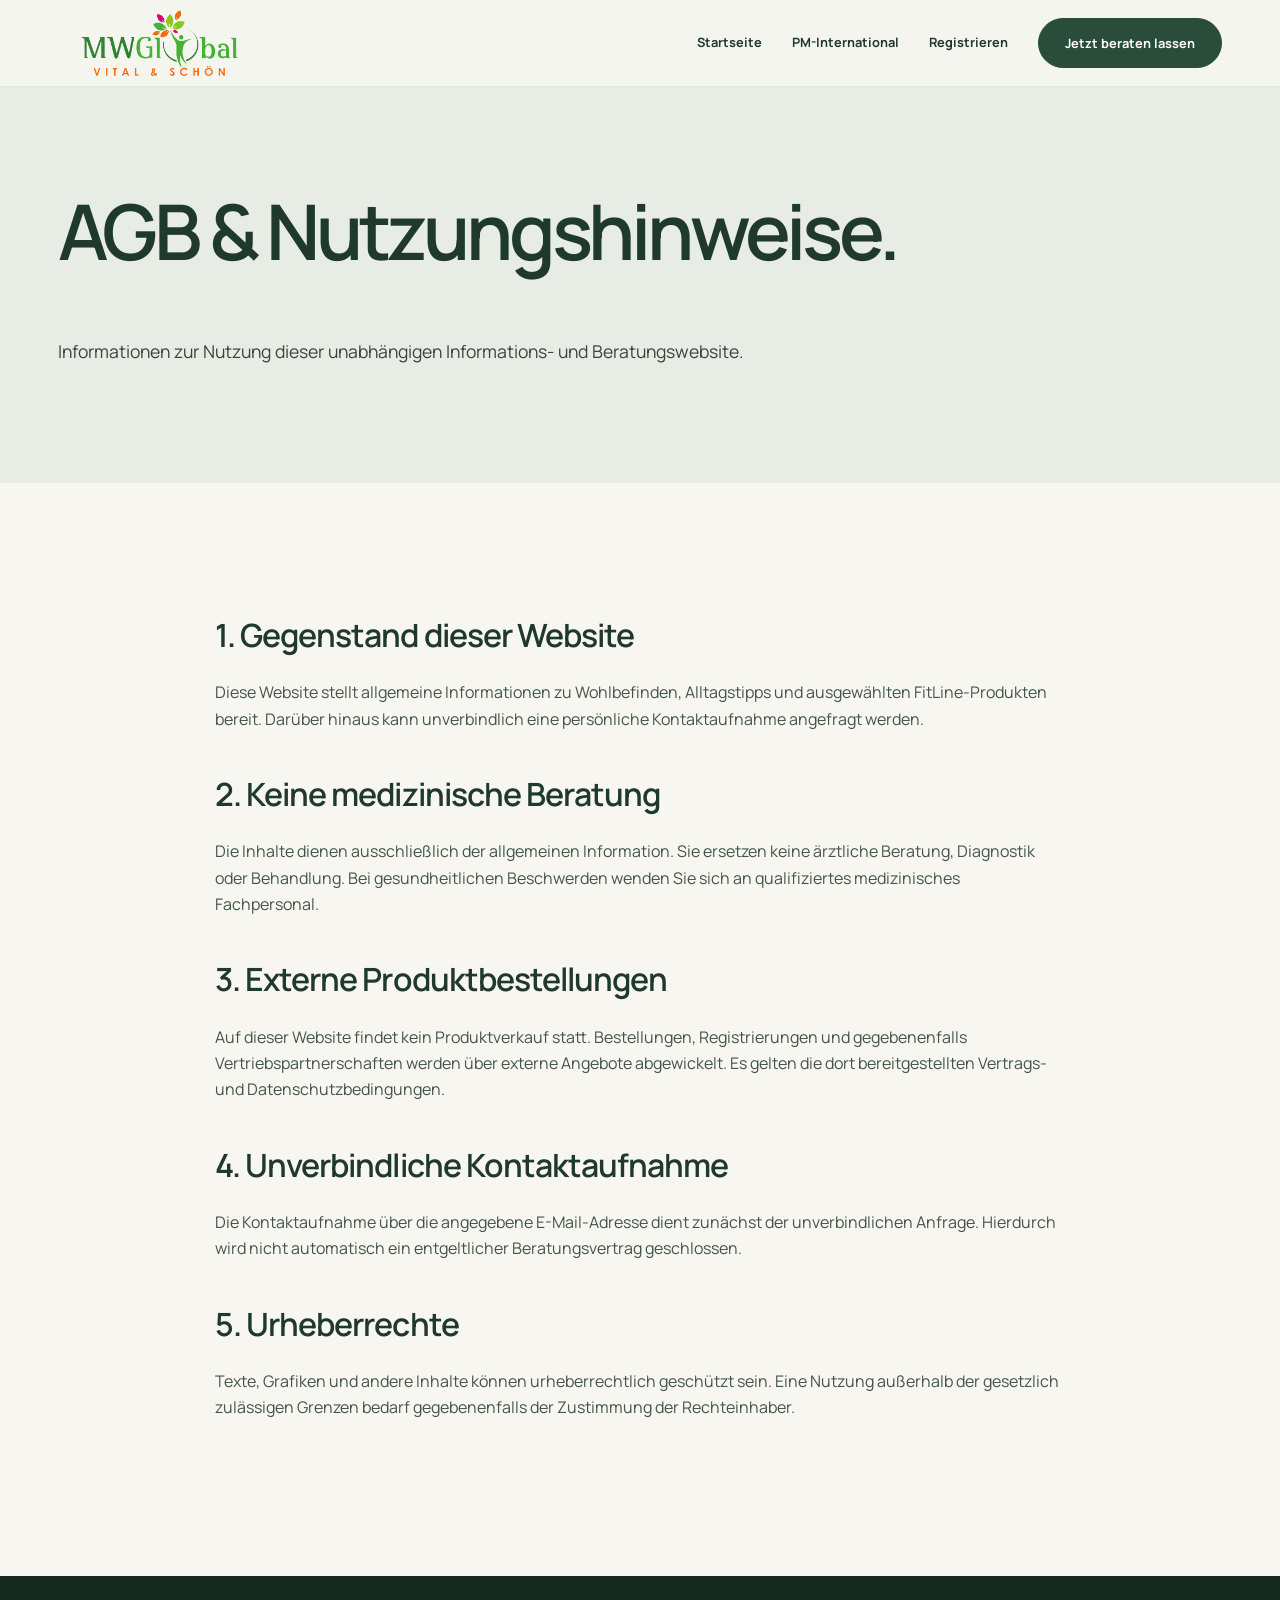
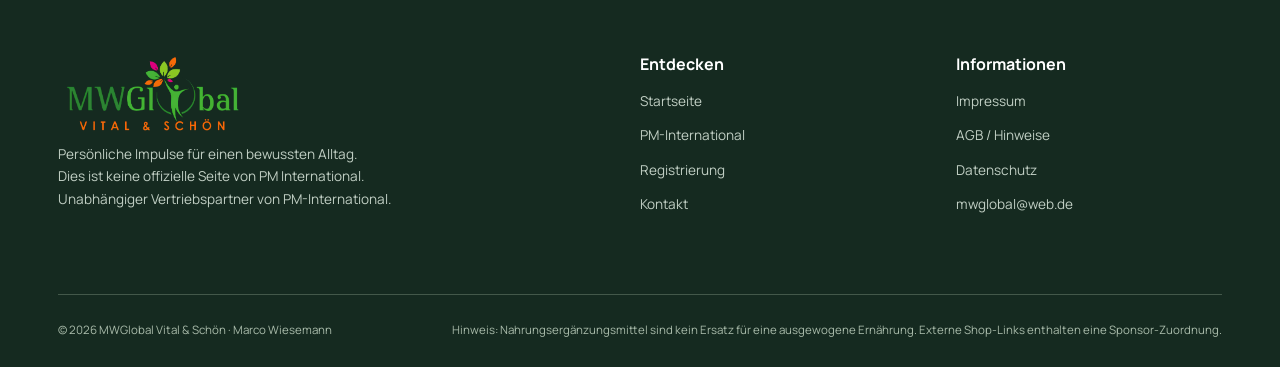
==== agb.html @ 14554df6 "first upload" ====
<!doctype html>
<html lang="de">
  <head>
    <meta charset="utf-8">
    <meta name="viewport" content="width=device-width, initial-scale=1">

    <meta
      name="description"
      content="Persönliche Beratung, Alltagstipps und Informationen zu FitLine bei MWGlobal Vital & Schön."
    >
    <meta name="theme-color" content="#20392e">

    <title>AGB und Hinweise | MWGlobal Vital & Schön</title>

    <link rel="stylesheet" href="assets/style.css">
  </head>

  <body>
    <header class="header">
    <div class="container nav">
        <a aria-label="MWGlobal Startseite" class="logo" href="index.html">
        <img alt="MWGlobal Vital & Schön" class="brand-logo" src="assets/images/MWGlobal_Logo.png">
        </a>
        <nav aria-label="Hauptnavigation" class="nav-links" id="main-nav">
        <a href="index.html">
        Startseite
        </a>
        <a href="pm-international.html">
        PM-International
        </a>
        <a href="https://www.pmebusiness.com/registrationv2/?TP=6020723">
        Registrieren
        </a>
        <a class="btn" href="kontakt.html">
        Jetzt beraten lassen
        </a>
        </nav>
        <button aria-controls="main-nav" aria-expanded="false" aria-label="Menü öffnen" class="menu-btn">
        ☰
        </button>
    </div>
    </header>

    <main>
      <section class="page-hero">
        <div class="container">
          <h1>AGB & Nutzungshinweise.</h1>
          <p>
            Informationen zur Nutzung dieser unabhängigen
            Informations- und Beratungswebsite.
          </p>
        </div>
      </section>

      <section class="legal">
        <div class="container narrow">
          <h2>1. Gegenstand dieser Website</h2>

          <p>
            Diese Website stellt allgemeine Informationen zu
            Wohlbefinden, Alltagstipps und ausgewählten
            FitLine-Produkten bereit. Darüber hinaus kann
            unverbindlich eine persönliche Kontaktaufnahme
            angefragt werden.
          </p>

          <h2>2. Keine medizinische Beratung</h2>

          <p>
            Die Inhalte dienen ausschließlich der allgemeinen
            Information. Sie ersetzen keine ärztliche Beratung,
            Diagnostik oder Behandlung. Bei gesundheitlichen
            Beschwerden wenden Sie sich an qualifiziertes
            medizinisches Fachpersonal.
          </p>

          <h2>3. Externe Produktbestellungen</h2>

          <p>
            Auf dieser Website findet kein Produktverkauf statt.
            Bestellungen, Registrierungen und gegebenenfalls
            Vertriebspartnerschaften werden über externe
            Angebote abgewickelt. Es gelten die dort
            bereitgestellten Vertrags- und Datenschutzbedingungen.
          </p>

          <h2>4. Unverbindliche Kontaktaufnahme</h2>

          <p>
            Die Kontaktaufnahme über die angegebene E-Mail-Adresse
            dient zunächst der unverbindlichen Anfrage.
            Hierdurch wird nicht automatisch ein entgeltlicher
            Beratungsvertrag geschlossen.
          </p>

          <h2>5. Urheberrechte</h2>

          <p>
            Texte, Grafiken und andere Inhalte können
            urheberrechtlich geschützt sein. Eine Nutzung
            außerhalb der gesetzlich zulässigen Grenzen
            bedarf gegebenenfalls der Zustimmung der Rechteinhaber.
          </p>
        </div>
      </section>
    </main>

    <footer class="footer">
    <div class="container">
        <div class="footer-grid">
        <div>
        <a aria-label="MWGlobal Startseite" class="logo" href="index.html">
        <img alt="MWGlobal Vital & Schön" class="brand-logo" src="assets/images/MWGlobal_Logo.png">
        </a>
        <p>
        Persönliche Impulse für einen bewussten Alltag.
        <br>
        Dies ist keine offizielle Seite von PM International. <br> Unabhängiger Vertriebspartner von PM-International.
        </p>
        </div>
        <div class="footer-col">
        <b>
        Entdecken
        </b>
        <a href="index.html">
        Startseite
        </a>
        <a href="pm-international.html">
        PM-International
        </a>
        <a href="https://www.pmebusiness.com/registrationv2/?TP=6020723">
        Registrierung
        </a>
        <a href="kontakt.html">
        Kontakt
        </a>
        </div>
        <div class="footer-col">
        <b>
        Informationen
        </b>
        <a href="impressum.html">
        Impressum
        </a>
        <a href="agb.html">
        AGB / Hinweise
        </a>
        <a href="datenschutz.html">
        Datenschutz
        </a>
        <a href="mailto:mwglobal@web.de">
        mwglobal@web.de
        </a>
        </div>
        </div>
        <div class="footer-bottom">
        <span>
        &copy; 2026 MWGlobal Vital & Schön &middot; Marco Wiesemann
        </span>
        <span>
        Hinweis: Nahrungsergänzungsmittel sind kein Ersatz für eine ausgewogene Ernährung. Externe Shop-Links enthalten eine Sponsor-Zuordnung.
        </span>
        </div>
    </div>
    </footer>

    <script src="assets/main.js" defer></script>
  </body>
</html>
---- assets/style.css ----
/* =========================================================
   MWGLOBAL — STYLESHEET
   ========================================================= */


@font-face {
  font-family: "Manrope";
  src: url("./fonts/manrope-latin-wght-normal.woff2") format("woff2");
  font-style: normal;
  font-weight: 200 800;
  font-display: swap;
}

@font-face {
  font-family: "Manrope";
  src: url("./fonts/manrope-latin-ext-wght-normal.woff2") format("woff2");
  font-style: normal;
  font-weight: 200 800;
  font-display: swap;
  unicode-range:
    U+0100-02BA,
    U+02BD-02C5,
    U+02C7-02CC,
    U+02CE-02D7,
    U+02DD-02FF,
    U+0304,
    U+0308,
    U+0329,
    U+1D00-1DBF,
    U+1E00-1E9F,
    U+1EF2-1EFF,
    U+2020,
    U+20A0-20AB,
    U+20AD-20CF,
    U+2113,
    U+2C60-2C7F,
    U+A720-A7FF;
}


/* 01. Variables & reset */
:root {
  --ink: #20392e;
  --green: #294c3b;
  --sage: #879d83;
  --paper: #f7f6f1;
  --cream: #eeeee6;
  --line: #dce3d9;
  --text: #38443c;
  --muted: #6c7970;
  --radius: 24px;
}

* { box-sizing: border-box; }
html { scroll-behavior: smooth; }
body {
  margin: 0;
  background: var(--paper);
  font-family: Manrope, sans-serif;
  color: var(--ink);
  line-height: 1.65;
}
body.menu-open { overflow: hidden; }
a { color: inherit; text-decoration: none; }
button, input, textarea, select { font: inherit; }
button { cursor: pointer; }
img { display: block; width: 100%; object-fit: cover; }
h1, h2, h3, p { margin-top: 0; }
h1, h2 { line-height: 1.08; letter-spacing: -.055em; }
h1 { font-size: clamp(3.3rem, 7.6vw, 8.4rem); font-weight: 600; }
h2 { font-size: clamp(2.6rem, 5vw, 5.4rem); font-weight: 600; }
h3 { font-size: 1.35rem; line-height: 1.3; letter-spacing: -.025em; }
p { color: var(--text); }

/* 02. Layout & typography */
.container { width: min(1380px, calc(100% - 9vw)); margin-inline: auto; }
.narrow { max-width: 850px; }
.eyebrow {
  font-size: .72rem;
  font-weight: 800;
  letter-spacing: .17em;
  text-transform: uppercase;
  color: #5b8465;
  display: block;
  margin-bottom: 20px;
}
.muted { color: var(--muted); }
.small { font-size: .8rem; }
.hide { display: none !important; }
.sr-only {
  position: absolute;
  width: 1px;
  height: 1px;
  overflow: hidden;
  clip: rect(0, 0, 0, 0);
}

/* 03. Header & navigation */
.header {
  position: fixed;
  top: 0;
  left: 0;
  right: 0;
  z-index: 100;
  background: rgba(247, 246, 241, .91);
  backdrop-filter: blur(22px);
  border-bottom: 1px solid rgba(32, 57, 46, .08);
}
.nav {
  height: 86px;
  display: flex;
  align-items: center;
  justify-content: space-between;
  gap: 30px;
}
.logo {
  font-size: 1.25rem;
  letter-spacing: -.065em;
  font-weight: 800;
  line-height: 1;
}
.logo em { font-style: normal; color: #7a9d77; }
.logo small {
  display: block;
  font-size: .54rem;
  letter-spacing: .26em;
  font-weight: 700;
  margin-top: 7px;
  color: #69806c;
}
.nav-links { display: flex; align-items: center; gap: 30px; }
.nav-links > a { font-size: .8rem; font-weight: 700; transition: color .2s; }
.menu-btn {
  display: none;
  background: none;
  border: 0;
  font-size: 1.8rem;
  color: var(--green);
}

/* SVG logo */
.logo { display: inline-flex; align-items: center; text-decoration: none; }
.logo .brand-logo {
  display: block;
  width: clamp(145px, 16vw, 205px);
  height: auto;
  max-height: 76px;
  object-fit: contain;
}

/* 04. Buttons & links */
.btn {
  display: inline-flex;
  justify-content: center;
  align-items: center;
  gap: 14px;
  border-radius: 100px;
  border: 1px solid var(--green);
  background: var(--green);
  color: white;
  padding: 16px 26px;
  font-weight: 700;
  font-size: .84rem;
  line-height: 1.3;
  transition: transform .25s, background .25s;
}
.btn:hover { background: #436b52; }
.btn.light { background: #f7f6f1; color: var(--green); border-color: #f7f6f1; }
.btn.light:hover { background:#eaeeea; color: var(--green); border-color: #f7f6f1; }
.btn.outline { background: transparent; color: var(--green); }
.btn.outline:hover { background: #e9eee7; }
.btn.white-outline {
  background: transparent;
  color: white;
  border-color: rgba(255, 255, 255, .6);
}
.btn.white-outline:hover { background: rgba(255, 255, 255, .12); }
.text-link {
  font-weight: 800;
  border-bottom: 1px solid currentColor;
  padding-bottom: 5px;
  display: inline-block;
  margin-top: 20px;
}
.actions { display: flex; flex-wrap: wrap; gap: 12px; margin-top: 30px; }

/* 05. Landing hero */
.hero {
  padding-top: 86px;
  min-height: 760px;
  height: min(900px, 100svh);
  position: relative;
  display: flex;
  align-items: end;
  overflow: hidden;
  background: #314d3d;
  color: white;
}
.hero-img {
  position: absolute;
  inset: 0;
  width: 100%;
  height: 100%;
  object-fit: cover;
  object-position: center 45%;
  filter: brightness(.66);
}
.hero:after {
  content: '';
  position: absolute;
  inset: 0;
  background:
    linear-gradient(90deg, rgba(11, 31, 21, .66), transparent 88%),
    linear-gradient(0deg, rgba(13, 30, 20, .53), transparent 60%);
}
.hero-content {
  position: relative;
  z-index: 1;
  padding-bottom: clamp(70px, 9vw, 125px);
}
.hero h1 { max-width: 1000px; margin-bottom: 25px; }
.hero p { color: #f2f3eb; max-width: 610px; font-size: 1.08rem; }
.hero .eyebrow { color: #d5e8d0; }
.hero-note {
  position: absolute;
  right: 5vw;
  bottom: 36px;
  z-index: 2;
  color: rgba(255, 255, 255, .8);
  font-size: .72rem;
}

/* 06. Sections & split layout */
.section { padding: clamp(90px, 10vw, 160px) 0; }
.section.compact { padding: 90px 0; }
.split {
  display: grid;
  grid-template-columns: 1fr 1fr;
  gap: clamp(40px, 8vw, 135px);
  align-items: center;
}
.split img { height: 610px; border-radius: var(--radius); }
.lead { font-size: clamp(1.05rem, 1.4vw, 1.3rem); max-width: 680px; }
.section-head {
  display: flex;
  justify-content: space-between;
  align-items: end;
  gap: 30px;
  margin-bottom: 50px;
}
.section-head h2 { max-width: 760px; margin-bottom: 0; }
.section-head p { max-width: 370px; }
.grid { display: grid; grid-template-columns: repeat(4, 1fr); gap: 16px; }
.tile {
  border-radius: 20px;
  background: #ebeee6;
  padding: 35px;
  min-height: 260px;
  display: flex;
  flex-direction: column;
  align-items: center;
  justify-content: center;
  gap: 24px;
  text-align: center;
}
.tile .symbol { font-size: 3rem; line-height: 1; color: #5b8065; }
.tile h3 { margin: 0; }
.dark { background: #20392e; color: white; }
.dark p { color: #adc9ab; }
.dark .eyebrow { color: #70876e; }

/* 07. Products */
.products { display: grid; grid-template-columns: repeat(3, 1fr); gap: 20px; }
.product {
  background: #f4f4ed;
  border-radius: 22px;
  overflow: hidden;
  color: var(--ink);
}
.product img { height: 340px; background: #e4e9df; }
.product-body { padding: 28px; }
.product-body p { font-size: .9rem; color: #5e6b62 }
.product .text-link { font-size: .8rem; }
.note { font-size: .77rem; color: #718076; margin-top: 25px; }
.dark .note { color: #bdcbbc; }

/* Product image with photographer credit */
.product-image {
  position: relative;
  overflow: hidden;
}

.product-image img {
  display: block;
  width: 100%;
  height: 340px;
  object-fit: cover;
}

.photo-credit {
  position: absolute;
  bottom: 12px;
  right: 14px;

  font-size: 0.55rem;
  font-weight: 500;
  color: rgba(255, 255, 255, 0.9);

  background: rgba(0, 0, 0, 0.35);
  padding: 4px 9px;
  border-radius: 5px;
}

/* 08. Content band, tips & CTA */
.band {
  background: #dfe8dc;
  border-radius: 28px;
  padding: clamp(40px, 6vw, 90px);
  display: flex;
  justify-content: space-between;
  align-items: center;
  gap: 50px;
}
.band h2 { max-width: 740px; margin: 0; }
.band p {
  margin-top: 30px;
}
.tips { display: grid; grid-template-columns: repeat(3, 1fr); gap: 18px; }
.tip { background: white; border-radius: 20px; padding: 32px; }
.tip .num { color: #829b80; font-size: .75rem; font-weight: 800; }
.tip h3 { margin: 24px 0 12px; }
.tip p { font-size: .9rem; }
.cta { background: #20392e; color: white; text-align: center; padding: 130px 0; }
.cta h2 { max-width: 880px; margin: 0 auto 25px; }
.cta p { color: #d6e3d8; }
.cta .actions { justify-content: center; }

/* 09. Footer */
.footer { background: #152a20; color: white; padding: 75px 0 28px; }
.footer-grid { display: grid; grid-template-columns: 2fr 1fr 1fr; gap: 50px; }
.footer p, .footer a { color: #c1cfc4; font-size: .85rem; }
.footer a:hover { color: white; }
.footer-col { display: flex; flex-direction: column; gap: 12px; }
.footer-bottom {
  border-top: 1px solid #43584a;
  margin-top: 70px;
  padding-top: 25px;
  display: flex;
  justify-content: space-between;
  gap: 20px;
  color: #a9bbaa;
  font-size: .72rem;
}
.footer .logo .brand-logo { width: 190px; max-height: none; }

/* 10. Inner pages & legal */
.page-hero { padding: 190px 0 100px; background: #e7ece4; }
.page-hero h1 { font-size: clamp(3.3rem, 6vw, 7rem); max-width: 1000px; }
.page-hero p { max-width: 690px; font-size: 1.1rem; }
.feature {
  padding: 60px 0;
  border-bottom: 1px solid var(--line);
  display: grid;
  grid-template-columns: 1fr 1fr;
  gap: 70px;
}
.feature h3 { font-size: 2rem; }
.feature p { max-width: 560px; }
.legal { padding: 90px 0 140px; }
.legal h2 { font-size: 2rem; letter-spacing: -.03em; margin-top: 45px; }
.legal p, .legal li { color: #43554a; }
.legal .warning {
  border-left: 4px solid #ba8658;
  background: #f5e9dc;
  padding: 22px;
  border-radius: 5px;
}
.registration-steps { display: grid; grid-template-columns: repeat(3, 1fr); gap: 20px; }
.registration-steps .tile { min-height: 250px; }
.external { font-size: .75rem; color: #66786b; }
.notice { background: #e9eee6; padding: 22px 25px; border-radius: 14px; color: #506456; font-size: .85rem; }

/* 11. Questionnaire & form */
.question-card {
  background: white;
  border: 1px solid #e2e7df;
  border-radius: 26px;
  padding: clamp(25px, 5vw, 65px);
  max-width: 860px;
  margin: auto;
}
.progress {
  height: 6px;
  border-radius: 8px;
  background: #e5ebe4;
  overflow: hidden;
  margin-bottom: 42px;
}
.progress > span { height: 100%; display: block; background: #6b9473; transition: width .3s; }
.question-card h2 { font-size: clamp(1.9rem, 3.3vw, 3.2rem); }
.options { display: grid; gap: 12px; margin: 35px 0; }
.option {
  display: block;
  border: 1px solid #d9e2d8;
  padding: 18px 22px;
  border-radius: 13px;
  cursor: pointer;
  transition: background .2s;
}
.option:has(input:checked) { background: #e4eee3; border-color: #7c9d7e; }
.option input { accent-color: #3b6445; margin-right: 14px; }
.form-nav { display: flex; justify-content: space-between; gap: 14px; margin-top: 28px; }
.form-field {
  display: flex;
  flex-direction: column;
  gap: 8px;
  margin: 15px 0;
  font-size: .86rem;
  font-weight: 700;
}
.form-field input, .form-field textarea {
  padding: 15px;
  border: 1px solid #cad8cb;
  border-radius: 12px;
  background: #fcfcf9;
  width: 100%;
  color: #20392e;
}
.form-field textarea { min-height: 130px; }
.consent { font-size: .8rem; display: flex; align-items: flex-start; gap: 12px; margin: 24px 0; }
.consent input { margin-top: 5px; }

/* 12. Placeholder photos & scroll animation */
.photo-placeholder { position: relative; }
.photo-placeholder:after {
  content: 'Foto: RAY LEI / Pexels';
  position: absolute;
  bottom: 15px;
  left: 15px;
  right: 15px;
  background: rgba(20, 45, 29, .0);
  color: white;
  font-size: .65rem;
  padding: 9px 12px;
  border-radius: 6px;
  max-width: max-content;
}
.photo-placeholderfitline { position: relative; }
.photo-placeholderfitline:after {
  content: 'Foto: Hannah Milar / Pexels';
  position: absolute;
  bottom: 15px;
  left: 15px;
  right: 15px;
  background: rgba(20, 45, 29, .0);
  color: white;
  font-size: .65rem;
  padding: 9px 12px;
  border-radius: 6px;
  max-width: max-content;
}
.fade { opacity: 0; transform: translateY(25px); transition: opacity .7s, transform .7s; }
.fade.visible { opacity: 1; transform: none; }

/* 13. Tablet */
@media (max-width: 1050px) {
  .nav-links { gap: 16px; }
  .nav-links > a { font-size: .72rem; }
  .btn { margin-top: 5px; }
  .grid { grid-template-columns: repeat(2, 1fr); }
  .split { gap: 45px; }
  .split img { height: 520px; }
  .footer-grid { grid-template-columns: 1.5fr 1fr 1fr; }
}

/* 14. Mobile */
@media (max-width: 750px) {
  .container { width: calc(100% - 40px); }
  .nav { height: 72px; }
  .btn { margin-top: 5px; }
  .header .nav-links {
    display: none;
    position: absolute;
    top: 72px;
    left: 0;
    right: 0;
    background: var(--paper);
    padding: 30px 20px;
    flex-direction: column;
    align-items: stretch;
    box-shadow: 0 20px 30px #172c2020;
  }
  .header .nav-links.open { display: flex; }
  .menu-btn { display: block; }
  .hero { padding-top: 72px; height: auto; min-height: 740px; }
  .hero h1 { font-size: clamp(3.2rem, 12vw, 5rem); }
  .hero-content { padding-bottom: 100px; }
  .hero-note { display: none; }
  .section { padding: 85px 0; }
  .split, .feature { grid-template-columns: 1fr; gap: 35px; }
  .split img { height: 420px; }
  .section-head { display: block; }
  .section-head p { margin-top: 25px; }
  .grid, .products, .tips, .registration-steps { grid-template-columns: 1fr; }
  .tile { min-height: 200px; }
  .band { display: block; }
  .band .btn { margin-top: 30px; }
  .footer-grid { grid-template-columns: 1fr 1fr; }
  .footer-grid > div:first-child { grid-column: span 2; }
  .footer-bottom { flex-direction: column; }
  .page-hero { padding: 150px 0 65px; }
  .question-card { padding: 24px; }
  .form-nav .btn { padding: 13px 18px; }
  .cta { padding: 95px 0; }
}

/* 15. Accessibility */
@media (prefers-reduced-motion: reduce) {
  *, *:before, *:after { scroll-behavior: auto !important; transition: none !important; }
  .fade { opacity: 1; transform: none; }
}
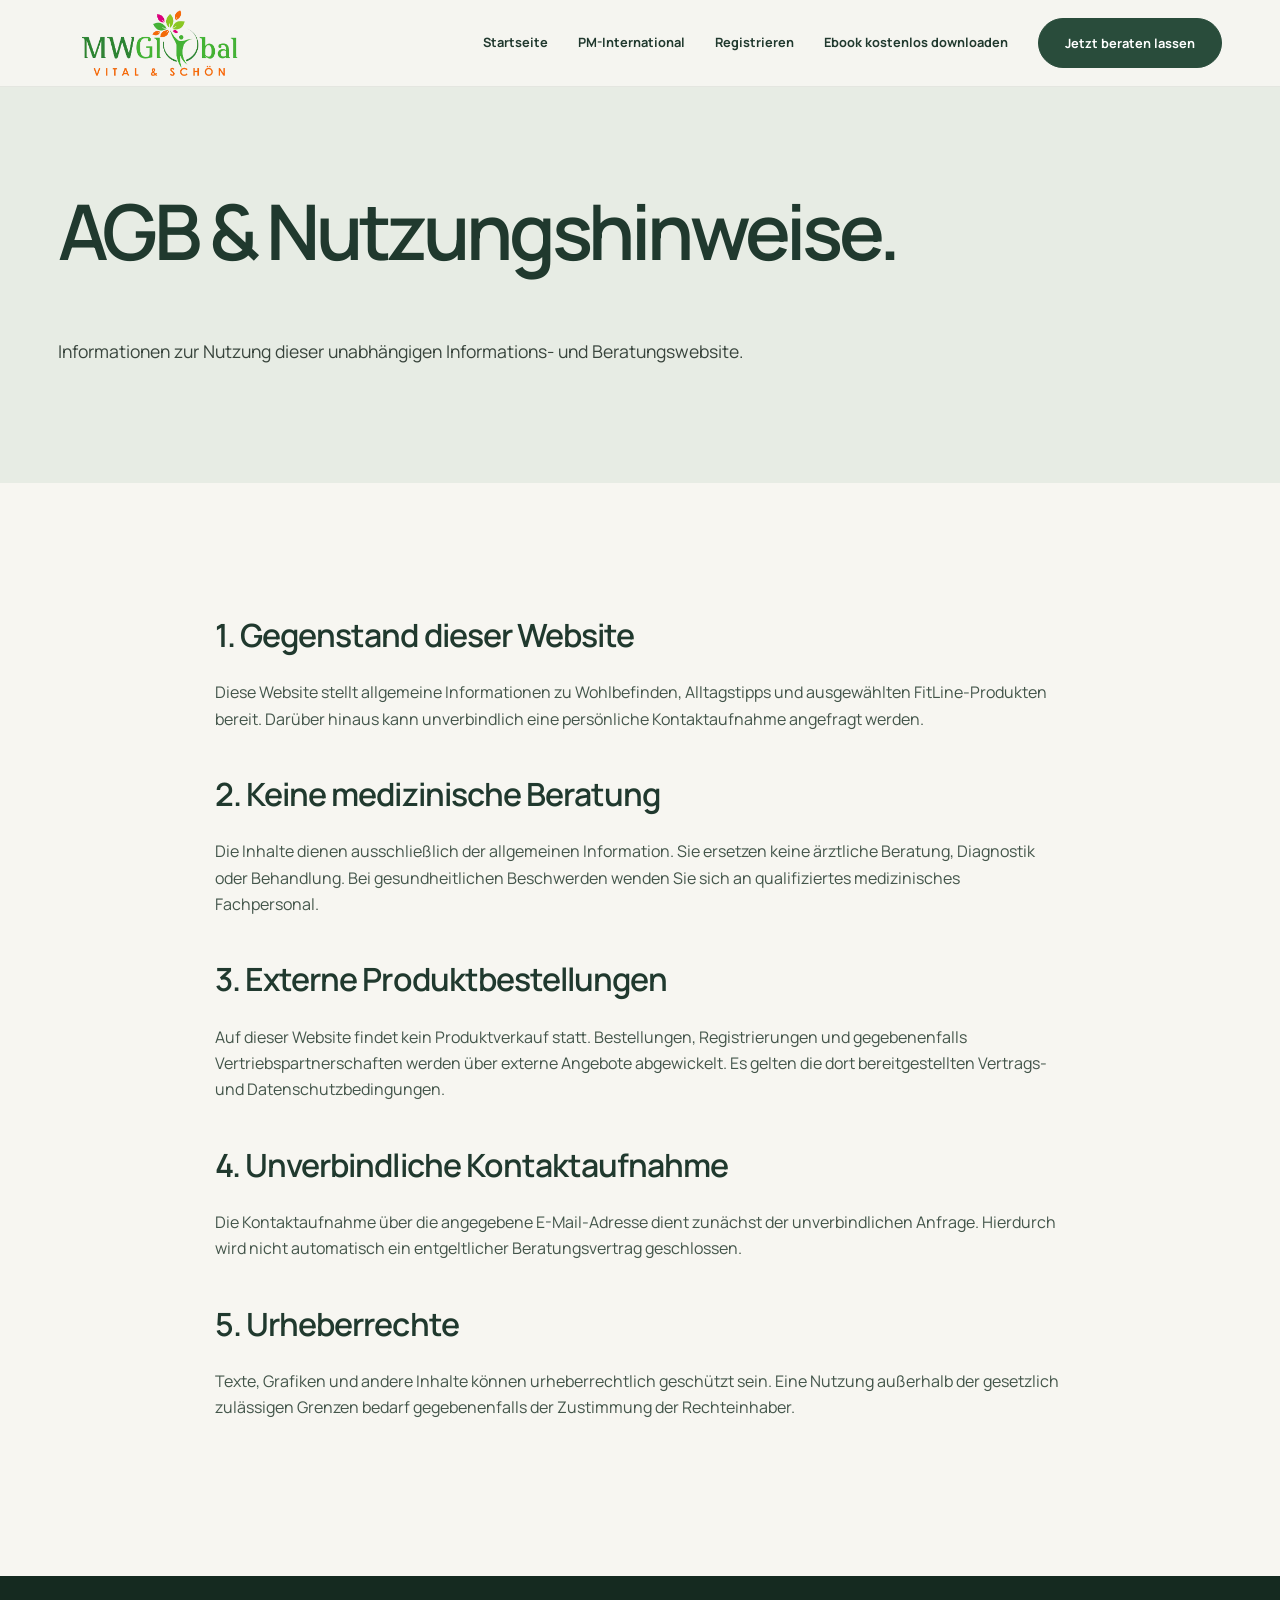
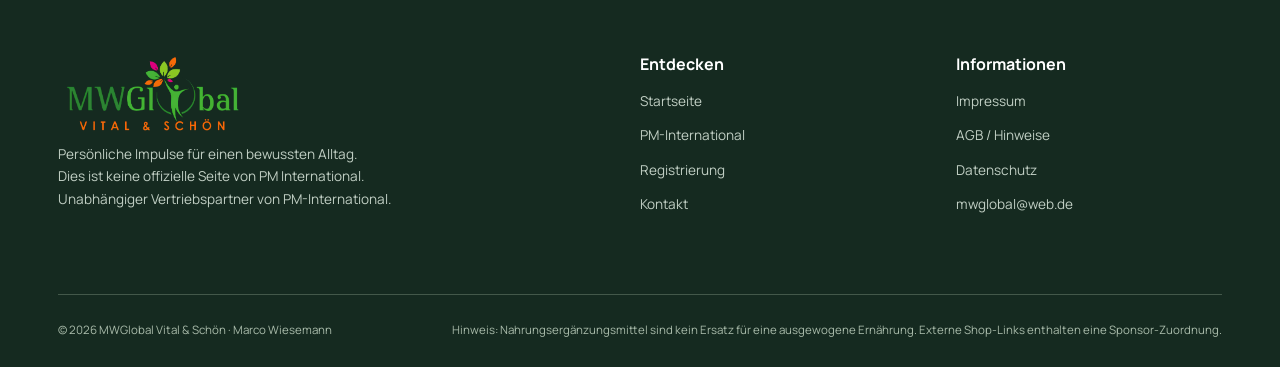
==== commit 9391a469: "Ebook added" ====
--- a/agb.html
+++ b/agb.html
@@ -14,6 +14,7 @@
     <title>AGB und Hinweise | MWGlobal Vital & Schön</title>
 
     <link rel="stylesheet" href="assets/style.css">
+    <link rel="icon" type="image/png" href="assets/images/MWGlobal_Icon.png">
   </head>
 
   <body>
@@ -31,6 +32,13 @@
         </a>
         <a href="https://www.pmebusiness.com/registrationv2/?TP=6020723">
         Registrieren
+        </a>
+        <a
+            href="assets/downloads/Gesundheitstipps die Sie direkt in Ihren Alltag einbauen können.pdf"
+            download="MWGlobal-Gesundheitstipps.pdf"
+            class="nav-download"
+        >
+            Ebook kostenlos downloaden
         </a>
         <a class="btn" href="kontakt.html">
         Jetzt beraten lassen
--- a/assets/style.css
+++ b/assets/style.css
@@ -462,6 +462,83 @@
 .fade { opacity: 0; transform: translateY(25px); transition: opacity .7s, transform .7s; }
 .fade.visible { opacity: 1; transform: none; }
 
+.contact-strip {
+  background: #20392e;
+  padding: clamp(70px, 9vw, 115px) 0;
+}
+
+.contact-strip__inner {
+  max-width: 760px;
+  display: flex;
+  flex-direction: column;
+  align-items: center;
+  text-align: center;
+}
+
+.contact-strip .eyebrow {
+  margin-bottom: 18px;
+}
+
+.contact-strip h2 {
+  font-size: clamp(2.5rem, 5vw, 4.5rem);
+  margin-bottom: 24px;
+  color: white;
+}
+
+.contact-strip p {
+  max-width: 580px;
+  font-size: clamp(1rem, 1.5vw, 1.15rem);
+  line-height: 1.8;
+  color: white;
+  margin-bottom: 32px;
+}
+
+.contact-strip p strong {
+  color: white;
+  font-weight: 700;
+}
+
+.whatsapp-link {
+  display: inline-flex;
+  align-items: center;
+  justify-content: center;
+  gap: 12px;
+
+  color: var(--green);
+  background: white;
+
+  padding: 16px 24px;
+  border-radius: 100px;
+
+  font-size: 0.88rem;
+  font-weight: 700;
+
+  transition:
+    background 0.25s,
+    transform 0.25s;
+}
+
+.whatsapp-link:hover {
+  background: #e9eee7;
+}
+
+.whatsapp-link svg {
+  width: 21px;
+  height: 21px;
+  flex-shrink: 0;
+}
+
+.whatsapp-link svg:last-child {
+  width: 17px;
+  height: 17px;
+}
+
+.contact-strip__number {
+  margin-top: 15px;
+  font-size: 1rem;
+  color: #dbdbdb;
+}
+
 /* 13. Tablet */
 @media (max-width: 1050px) {
   .nav-links { gap: 16px; }
@@ -495,7 +572,19 @@
   .hero { padding-top: 72px; height: auto; min-height: 740px; }
   .hero h1 { font-size: clamp(3.2rem, 12vw, 5rem); }
   .hero-content { padding-bottom: 100px; }
-  .hero-note { display: none; }
+  .hero-note {
+    display: block;
+    position: absolute;
+    bottom: 18px;
+    right: 20px;
+    left: auto;
+    z-index: 3;
+
+    font-size: 0.6rem;
+    line-height: 1.4;
+    color: rgba(255, 255, 255, 0.8);
+    text-align: right;
+  }
   .section { padding: 85px 0; }
   .split, .feature { grid-template-columns: 1fr; gap: 35px; }
   .split img { height: 420px; }
@@ -512,6 +601,20 @@
   .question-card { padding: 24px; }
   .form-nav .btn { padding: 13px 18px; }
   .cta { padding: 95px 0; }
+  .contact-strip {
+    padding: 75px 0;
+  }
+
+  .contact-strip h2 {
+    font-size: 2.7rem;
+  }
+
+  .whatsapp-link {
+    width: 100%;
+    max-width: 350px;
+    padding: 16px 18px;
+    font-size: 0.8rem;
+  }
 }
 
 /* 15. Accessibility */
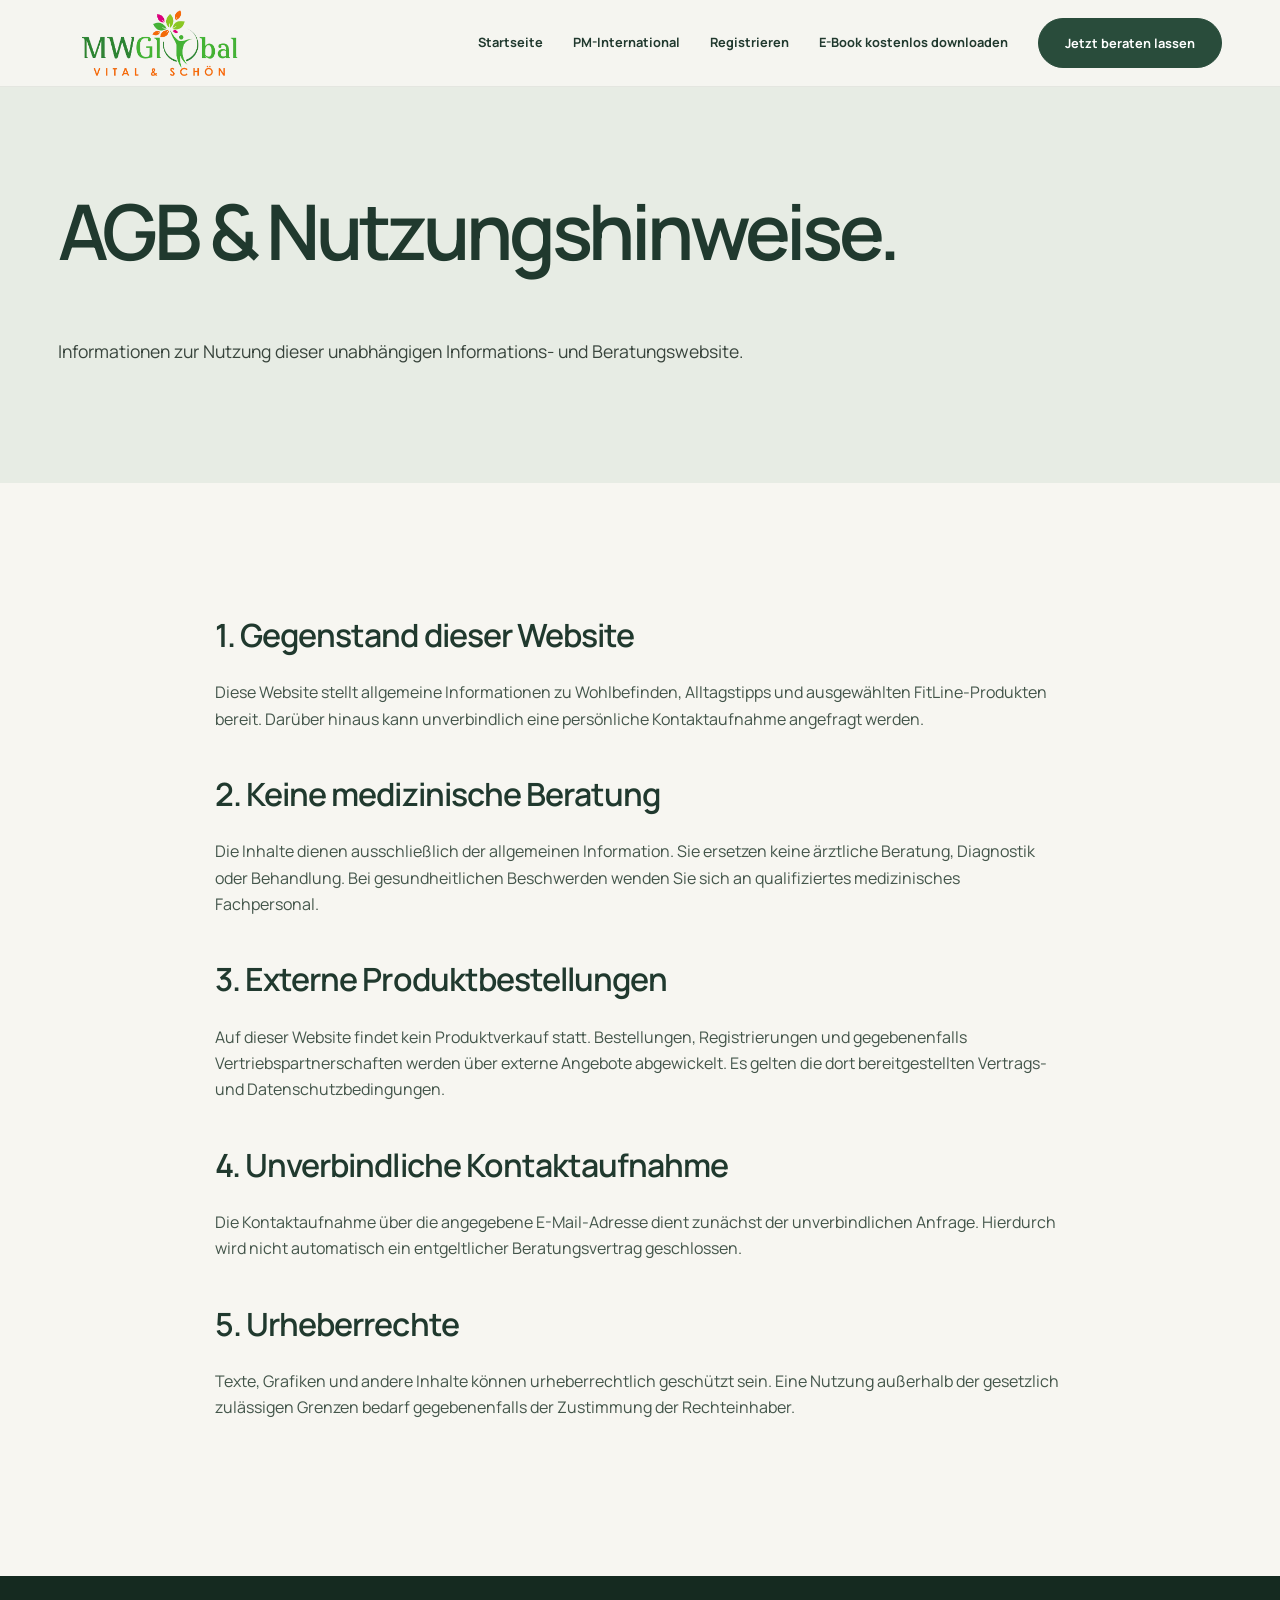
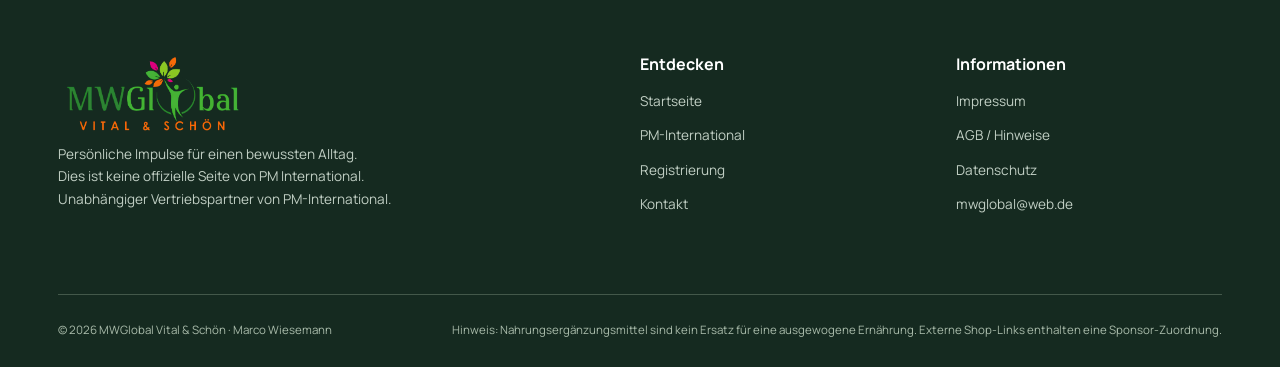
==== commit 91d481da: "E-Book" ====
--- a/agb.html
+++ b/agb.html
@@ -38,7 +38,7 @@
             download="MWGlobal-Gesundheitstipps.pdf"
             class="nav-download"
         >
-            Ebook kostenlos downloaden
+            E-Book kostenlos downloaden
         </a>
         <a class="btn" href="kontakt.html">
         Jetzt beraten lassen
